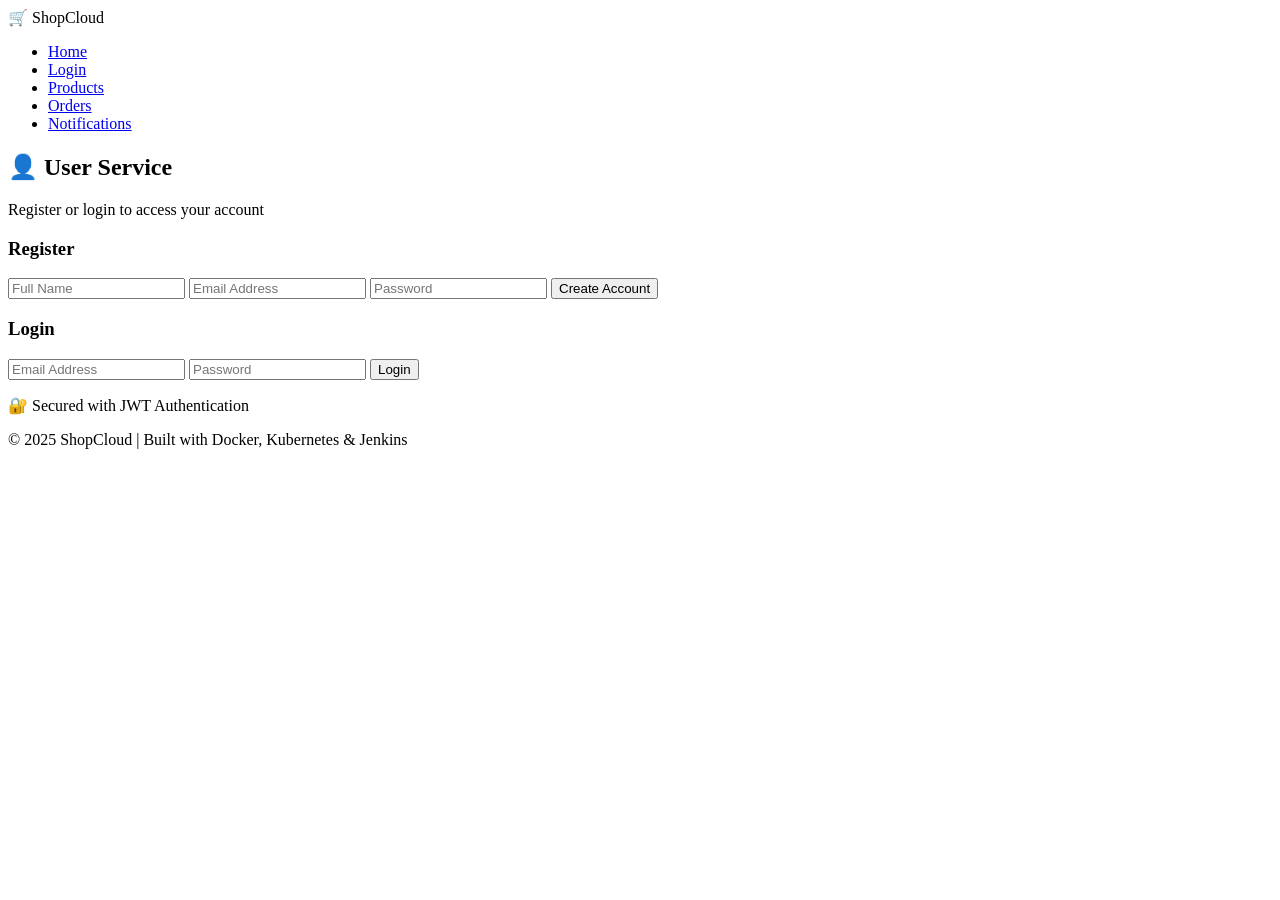
==== src/frontend/user.html @ b4040cc4 "Add all project files" ====
<!DOCTYPE html>
<html lang="en">
<head>
    <meta charset="UTF-8">
    <meta name="viewport" content="width=device-width, initial-scale=1.0">
    <title>ShopCloud - User Service</title>
    <link rel="stylesheet" href="style.css">
</head>
<body>
    <nav>
        <div class="logo">🛒 ShopCloud</div>
        <ul>
            <li><a href="index.html">Home</a></li>
            <li><a href="user.html">Login</a></li>
            <li><a href="products.html">Products</a></li>
            <li><a href="orders.html">Orders</a></li>
            <li><a href="notifications.html">Notifications</a></li>
        </ul>
    </nav>

    <div class="page-title">
        <h2>👤 User Service</h2>
        <p>Register or login to access your account</p>
    </div>

    <div class="form-container">
        <div class="form-box">
            <h3>Register</h3>
            <input type="text" placeholder="Full Name" />
            <input type="email" placeholder="Email Address" />
            <input type="password" placeholder="Password" />
            <button class="btn">Create Account</button>
        </div>

        <div class="form-box">
            <h3>Login</h3>
            <input type="email" placeholder="Email Address" />
            <input type="password" placeholder="Password" />
            <button class="btn">Login</button>
            <p class="note">🔐 Secured with JWT Authentication</p>
        </div>
    </div>

    <footer>
        <p>© 2025 ShopCloud | Built with Docker, Kubernetes & Jenkins</p>
    </footer>
</body>
</html>
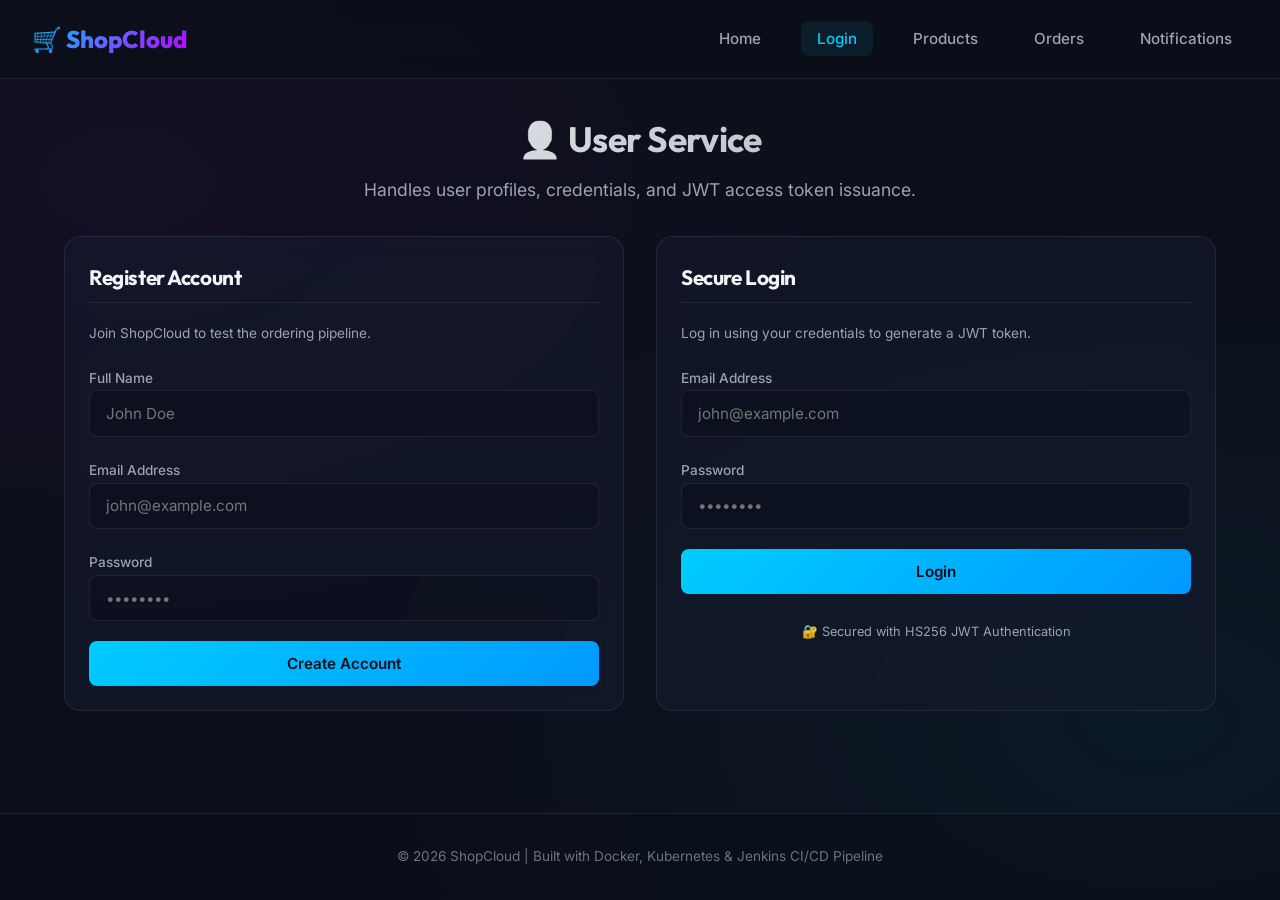
==== commit a71670d6: "Structure of website ready." ====
--- a/src/frontend/user.html
+++ b/src/frontend/user.html
@@ -3,7 +3,7 @@
 <head>
     <meta charset="UTF-8">
     <meta name="viewport" content="width=device-width, initial-scale=1.0">
-    <title>ShopCloud - User Service</title>
+    <title>ShopCloud - User Authentication</title>
     <link rel="stylesheet" href="style.css">
 </head>
 <body>
@@ -18,31 +18,202 @@
         </ul>
     </nav>
 
-    <div class="page-title">
-        <h2>👤 User Service</h2>
-        <p>Register or login to access your account</p>
-    </div>
-
-    <div class="form-container">
-        <div class="form-box">
-            <h3>Register</h3>
-            <input type="text" placeholder="Full Name" />
-            <input type="email" placeholder="Email Address" />
-            <input type="password" placeholder="Password" />
-            <button class="btn">Create Account</button>
+    <div class="container">
+        <div class="page-title">
+            <h2>👤 User Service</h2>
+            <p>Handles user profiles, credentials, and JWT access token issuance.</p>
         </div>
 
-        <div class="form-box">
-            <h3>Login</h3>
-            <input type="email" placeholder="Email Address" />
-            <input type="password" placeholder="Password" />
-            <button class="btn">Login</button>
-            <p class="note">🔐 Secured with JWT Authentication</p>
+        <!-- AUTH FORMS (Shown when logged out) -->
+        <div id="auth-section" class="grid-2">
+            <!-- Register Card -->
+            <div class="card blue-glow">
+                <form id="register-form" class="form-box">
+                    <h3>Register Account</h3>
+                    <p style="color: var(--text-secondary); font-size: 0.85rem; margin-top: -0.5rem;">Join ShopCloud to test the ordering pipeline.</p>
+                    
+                    <div>
+                        <label for="reg-name">Full Name</label>
+                        <input type="text" id="reg-name" placeholder="John Doe" required />
+                    </div>
+                    <div>
+                        <label for="reg-email">Email Address</label>
+                        <input type="email" id="reg-email" placeholder="john@example.com" required />
+                    </div>
+                    <div>
+                        <label for="reg-password">Password</label>
+                        <input type="password" id="reg-password" placeholder="••••••••" required />
+                    </div>
+                    <button type="submit" class="btn">Create Account</button>
+                </form>
+            </div>
+
+            <!-- Login Card -->
+            <div class="card purple-glow">
+                <form id="login-form" class="form-box">
+                    <h3>Secure Login</h3>
+                    <p style="color: var(--text-secondary); font-size: 0.85rem; margin-top: -0.5rem;">Log in using your credentials to generate a JWT token.</p>
+                    
+                    <div>
+                        <label for="login-email">Email Address</label>
+                        <input type="email" id="login-email" placeholder="john@example.com" required />
+                    </div>
+                    <div>
+                        <label for="login-password">Password</label>
+                        <input type="password" id="login-password" placeholder="••••••••" required />
+                    </div>
+                    <button type="submit" class="btn">Login</button>
+                    <p class="note" style="font-size: 0.8rem; color: var(--text-secondary); text-align: center; margin-top: 0.5rem;">🔐 Secured with HS256 JWT Authentication</p>
+                </form>
+            </div>
+        </div>
+
+        <!-- PROFILE AND JWT PANEL (Shown when logged in) -->
+        <div id="profile-section" class="grid-2" style="display: none;">
+            <!-- Profile Info Card -->
+            <div class="card emerald-glow" style="display: flex; flex-direction: column; justify-content: space-between;">
+                <div>
+                    <h3 style="border-bottom: 1px solid var(--border-color); padding-bottom: 0.5rem; margin-bottom: 1.5rem; display: flex; align-items: center; gap: 0.5rem;">
+                        <span>👤 Authorized Profile</span>
+                    </h3>
+                    <div style="display: flex; flex-direction: column; gap: 1rem; margin-bottom: 2rem;">
+                        <div>
+                            <span style="font-size: 0.8rem; color: var(--text-muted); text-transform: uppercase;">Full Name</span>
+                            <div id="profile-name" style="font-size: 1.15rem; font-weight: 600;">Loading...</div>
+                        </div>
+                        <div>
+                            <span style="font-size: 0.8rem; color: var(--text-muted); text-transform: uppercase;">Email Address</span>
+                            <div id="profile-email" style="font-size: 1.1rem; color: var(--text-secondary);">Loading...</div>
+                        </div>
+                        <div>
+                            <span style="font-size: 0.8rem; color: var(--text-muted); text-transform: uppercase;">System Role</span>
+                            <div style="margin-top: 0.25rem;"><span class="badge badge-blue" id="profile-role">Customer</span></div>
+                        </div>
+                        <div>
+                            <span style="font-size: 0.8rem; color: var(--text-muted); text-transform: uppercase;">Session Status</span>
+                            <div style="margin-top: 0.25rem;"><span class="badge badge-green">Authorized</span></div>
+                        </div>
+                    </div>
+                </div>
+                <button onclick="UserService.logout()" class="btn btn-danger" style="width: 100%;">Sign Out Session</button>
+            </div>
+
+            <!-- JWT Inspector Card -->
+            <div class="card purple-glow">
+                <h3>JWT Token Inspector</h3>
+                <p style="color: var(--text-secondary); font-size: 0.85rem; margin-bottom: 1rem;">This is the raw cryptographically signed token returned by the User Service auth endpoint. It is sent as a Bearer token in the <code>Authorization</code> header for client requests.</p>
+                
+                <div class="jwt-container">
+                    <span style="font-size: 0.8rem; color: var(--text-muted); font-weight: 600; text-transform: uppercase;">Encoded Token (Header.Payload.Signature)</span>
+                    <div id="jwt-raw-display" class="jwt-raw">
+                        <!-- Filled by JS -->
+                    </div>
+                    
+                    <span style="font-size: 0.8rem; color: var(--text-muted); font-weight: 600; text-transform: uppercase; margin-top: 0.5rem;">Decoded Payload Details</span>
+                    <div class="jwt-decoded-grid">
+                        <div class="jwt-block">
+                            <h4 class="header-title">Header</h4>
+                            <pre id="jwt-header-display">{ ... }</pre>
+                        </div>
+                        
+                        <div class="jwt-block">
+                            <h4 class="payload-title">Payload (Claims)</h4>
+                            <pre id="jwt-payload-display">{ ... }</pre>
+                        </div>
+
+                        <div class="jwt-block">
+                            <h4 class="signature-title">Signature Validation</h4>
+                            <pre id="jwt-sig-display" style="color: var(--accent-emerald);">HMACSHA256(base64Url(header) + "." + base64Url(payload), secret_key) ✔️ Verified</pre>
+                        </div>
+                    </div>
+                </div>
+            </div>
         </div>
     </div>
 
     <footer>
-        <p>© 2025 ShopCloud | Built with Docker, Kubernetes & Jenkins</p>
+        <p>© 2026 ShopCloud | Built with Docker, Kubernetes & Jenkins CI/CD Pipeline</p>
     </footer>
+
+    <script src="app.js"></script>
+    <script>
+        document.addEventListener("DOMContentLoaded", () => {
+            const registerForm = document.getElementById("register-form");
+            const loginForm = document.getElementById("login-form");
+            
+            // Handle Registration
+            if (registerForm) {
+                registerForm.addEventListener("submit", (e) => {
+                    e.preventDefault();
+                    const name = document.getElementById("reg-name").value;
+                    const email = document.getElementById("reg-email").value;
+                    const password = document.getElementById("reg-password").value;
+                    
+                    const res = UserService.register(name, email, password);
+                    if (res.success) {
+                        NotificationService.pushLocalToast("Registered", res.message, "success");
+                        registerForm.reset();
+                    } else {
+                        NotificationService.pushLocalToast("Error", res.message, "error");
+                    }
+                });
+            }
+
+            // Handle Login
+            if (loginForm) {
+                loginForm.addEventListener("submit", (e) => {
+                    e.preventDefault();
+                    const email = document.getElementById("login-email").value;
+                    const password = document.getElementById("login-password").value;
+                    
+                    const res = UserService.login(email, password);
+                    if (res.success) {
+                        renderProfilePage();
+                        updateNavProfile();
+                    } else {
+                        NotificationService.pushLocalToast("Login Failed", res.message, "error");
+                    }
+                });
+            }
+
+            // Check session
+            renderProfilePage();
+        });
+
+        function renderProfilePage() {
+            const user = UserService.getCurrentUser();
+            const token = UserService.getToken();
+            const authSection = document.getElementById("auth-section");
+            const profileSection = document.getElementById("profile-section");
+
+            if (user && token) {
+                // Show profile, hide forms
+                authSection.style.display = "none";
+                profileSection.style.display = "grid";
+
+                // Set values
+                document.getElementById("profile-name").textContent = user.name;
+                document.getElementById("profile-email").textContent = user.email;
+                document.getElementById("profile-role").textContent = user.role.toUpperCase();
+
+                // Decode token and set details
+                const decoded = UserService.decodeMockJWT(token);
+                if (decoded) {
+                    const rawParts = token.split('.');
+                    
+                    // Render raw with HTML color spans
+                    document.getElementById("jwt-raw-display").innerHTML = `
+                        <span class="jwt-part-header">${rawParts[0]}</span>.<span class="jwt-part-payload">${rawParts[1]}</span>.<span class="jwt-part-signature">${rawParts[2]}</span>
+                    `;
+
+                    document.getElementById("jwt-header-display").textContent = JSON.stringify(decoded.header, null, 2);
+                    document.getElementById("jwt-payload-display").textContent = JSON.stringify(decoded.payload, null, 2);
+                }
+            } else {
+                authSection.style.display = "grid";
+                profileSection.style.display = "none";
+            }
+        }
+    </script>
 </body>
 </html>
--- a/src/frontend/style.css
+++ b/src/frontend/style.css
@@ -0,0 +1,1184 @@
+@import url('https://fonts.googleapis.com/css2?family=Inter:wght@300;400;500;600;700&family=Outfit:wght@400;500;600;700;800&display=swap');
+
+:root {
+    --bg-dark: #0b0f19;
+    --card-bg: rgba(20, 28, 48, 0.6);
+    --card-bg-hover: rgba(28, 38, 64, 0.85);
+    --border-color: rgba(255, 255, 255, 0.08);
+    --border-color-glow: rgba(0, 204, 255, 0.4);
+    
+    --text-primary: #f3f4f6;
+    --text-secondary: #9ca3af;
+    --text-muted: #6b7280;
+    
+    --accent-blue: #00ccff;
+    --accent-purple: #bd00ff;
+    --accent-emerald: #10b981;
+    --accent-rose: #f43f5e;
+    --accent-amber: #f59e0b;
+    
+    --glow-blue: 0 0 20px rgba(0, 204, 255, 0.25);
+    --glow-purple: 0 0 20px rgba(189, 0, 255, 0.25);
+    --glow-emerald: 0 0 20px rgba(16, 185, 129, 0.25);
+    
+    --font-heading: 'Outfit', sans-serif;
+    --font-body: 'Inter', sans-serif;
+    
+    --transition: all 0.3s cubic-bezier(0.4, 0, 0.2, 1);
+}
+
+* {
+    margin: 0;
+    padding: 0;
+    box-sizing: border-box;
+}
+
+body {
+    background-color: var(--bg-dark);
+    background-image: 
+        radial-gradient(at 10% 20%, rgba(189, 0, 255, 0.05) 0px, transparent 50%),
+        radial-gradient(at 90% 80%, rgba(0, 204, 255, 0.05) 0px, transparent 50%);
+    background-attachment: fixed;
+    color: var(--text-primary);
+    font-family: var(--font-body);
+    line-height: 1.6;
+    min-height: 100vh;
+    display: flex;
+    flex-direction: column;
+    overflow-x: hidden;
+}
+
+/* Scrollbar Styles */
+::-webkit-scrollbar {
+    width: 8px;
+    height: 8px;
+}
+::-webkit-scrollbar-track {
+    background: var(--bg-dark);
+}
+::-webkit-scrollbar-thumb {
+    background: rgba(255, 255, 255, 0.1);
+    border-radius: 4px;
+}
+::-webkit-scrollbar-thumb:hover {
+    background: var(--accent-blue);
+}
+
+/* Typography */
+h1, h2, h3, h4, h5, h6 {
+    font-family: var(--font-heading);
+    font-weight: 700;
+    letter-spacing: -0.02em;
+}
+
+a {
+    color: inherit;
+    text-decoration: none;
+}
+
+/* Header & Nav */
+nav {
+    display: flex;
+    justify-content: space-between;
+    align-items: center;
+    padding: 1.25rem 2rem;
+    background: rgba(11, 15, 25, 0.75);
+    backdrop-filter: blur(12px);
+    border-bottom: 1px solid var(--border-color);
+    position: sticky;
+    top: 0;
+    z-index: 100;
+}
+
+nav .logo {
+    font-size: 1.5rem;
+    font-weight: 800;
+    font-family: var(--font-heading);
+    background: linear-gradient(135deg, var(--accent-blue) 0%, var(--accent-purple) 100%);
+    -webkit-background-clip: text;
+    -webkit-text-fill-color: transparent;
+    display: flex;
+    align-items: center;
+    gap: 0.5rem;
+}
+
+nav ul {
+    display: flex;
+    list-style: none;
+    gap: 1.5rem;
+    align-items: center;
+}
+
+nav ul li a {
+    font-size: 0.95rem;
+    font-weight: 500;
+    color: var(--text-secondary);
+    padding: 0.5rem 1rem;
+    border-radius: 8px;
+    transition: var(--transition);
+}
+
+nav ul li a:hover, nav ul li a.active {
+    color: var(--accent-blue);
+    background: rgba(0, 204, 255, 0.08);
+}
+
+/* User Badge in Nav */
+.user-nav-profile {
+    display: flex;
+    align-items: center;
+    gap: 0.75rem;
+    font-size: 0.9rem;
+    padding: 0.4rem 0.8rem;
+    border-radius: 20px;
+    background: rgba(255, 255, 255, 0.05);
+    border: 1px solid var(--border-color);
+}
+
+.user-nav-avatar {
+    width: 24px;
+    height: 24px;
+    border-radius: 50%;
+    background: linear-gradient(135deg, var(--accent-blue), var(--accent-purple));
+    display: flex;
+    align-items: center;
+    justify-content: center;
+    font-size: 0.75rem;
+    font-weight: bold;
+    color: white;
+}
+
+/* Container */
+.container {
+    max-width: 1200px;
+    margin: 2rem auto;
+    padding: 0 1.5rem;
+    flex: 1;
+    width: 100%;
+}
+
+/* Header & Intro */
+.page-title {
+    margin-bottom: 2rem;
+    text-align: center;
+}
+
+.page-title h2 {
+    font-size: 2.2rem;
+    margin-bottom: 0.5rem;
+    background: linear-gradient(135deg, #ffffff 0%, var(--text-secondary) 100%);
+    -webkit-background-clip: text;
+    -webkit-text-fill-color: transparent;
+}
+
+.page-title p {
+    color: var(--text-secondary);
+    font-size: 1.1rem;
+}
+
+/* Grid Layouts */
+.grid-2 {
+    display: grid;
+    grid-template-columns: repeat(auto-fit, minmax(300px, 1fr));
+    gap: 2rem;
+}
+
+.grid-3 {
+    display: grid;
+    grid-template-columns: repeat(auto-fit, minmax(280px, 1fr));
+    gap: 1.5rem;
+}
+
+.grid-4 {
+    display: grid;
+    grid-template-columns: repeat(auto-fit, minmax(220px, 1fr));
+    gap: 1.5rem;
+}
+
+/* Glass Cards */
+.card {
+    background: var(--card-bg);
+    border: 1px solid var(--border-color);
+    border-radius: 16px;
+    padding: 1.5rem;
+    backdrop-filter: blur(12px);
+    transition: var(--transition);
+    position: relative;
+    overflow: hidden;
+}
+
+.card::before {
+    content: '';
+    position: absolute;
+    top: 0;
+    left: 0;
+    width: 100%;
+    height: 4px;
+    background: linear-gradient(90deg, transparent, transparent);
+    transition: var(--transition);
+}
+
+.card:hover {
+    transform: translateY(-5px);
+    background: var(--card-bg-hover);
+    border-color: rgba(255, 255, 255, 0.15);
+    box-shadow: 0 10px 25px -5px rgba(0, 0, 0, 0.3);
+}
+
+.card.blue-glow:hover {
+    box-shadow: var(--glow-blue);
+    border-color: var(--border-color-glow);
+}
+
+.card.blue-glow:hover::before {
+    background: linear-gradient(90deg, var(--accent-blue), var(--accent-purple));
+}
+
+.card.purple-glow:hover {
+    box-shadow: var(--glow-purple);
+    border-color: rgba(189, 0, 255, 0.4);
+}
+
+.card.purple-glow:hover::before {
+    background: linear-gradient(90deg, var(--accent-purple), var(--accent-rose));
+}
+
+.card.emerald-glow:hover {
+    box-shadow: var(--glow-emerald);
+    border-color: rgba(16, 185, 129, 0.4);
+}
+
+.card.emerald-glow:hover::before {
+    background: linear-gradient(90deg, var(--accent-emerald), var(--accent-blue));
+}
+
+/* Forms */
+.form-box {
+    display: flex;
+    flex-direction: column;
+    gap: 1.25rem;
+}
+
+.form-box h3 {
+    font-size: 1.3rem;
+    margin-bottom: 0.5rem;
+    border-bottom: 1px solid var(--border-color);
+    padding-bottom: 0.5rem;
+}
+
+input, select, textarea {
+    width: 100%;
+    background: rgba(0, 0, 0, 0.2);
+    border: 1px solid var(--border-color);
+    padding: 0.8rem 1rem;
+    border-radius: 8px;
+    color: var(--text-primary);
+    font-family: var(--font-body);
+    font-size: 0.95rem;
+    transition: var(--transition);
+}
+
+input:focus, select:focus, textarea:focus {
+    outline: none;
+    border-color: var(--accent-blue);
+    box-shadow: 0 0 0 2px rgba(0, 204, 255, 0.15);
+    background: rgba(0, 0, 0, 0.35);
+}
+
+label {
+    font-size: 0.85rem;
+    color: var(--text-secondary);
+    font-weight: 500;
+    margin-bottom: -0.8rem;
+}
+
+/* Buttons */
+.btn {
+    display: inline-flex;
+    align-items: center;
+    justify-content: center;
+    gap: 0.5rem;
+    background: linear-gradient(135deg, var(--accent-blue) 0%, #0099ff 100%);
+    color: #0b0f19;
+    font-weight: 600;
+    border: none;
+    padding: 0.8rem 1.5rem;
+    border-radius: 8px;
+    cursor: pointer;
+    font-family: var(--font-body);
+    font-size: 0.95rem;
+    transition: var(--transition);
+}
+
+.btn:hover {
+    transform: translateY(-2px);
+    box-shadow: 0 4px 15px rgba(0, 204, 255, 0.4);
+    filter: brightness(1.1);
+}
+
+.btn:active {
+    transform: translateY(0);
+}
+
+.btn-secondary {
+    background: rgba(255, 255, 255, 0.08);
+    color: var(--text-primary);
+    border: 1px solid var(--border-color);
+}
+
+.btn-secondary:hover {
+    background: rgba(255, 255, 255, 0.15);
+    box-shadow: none;
+    border-color: rgba(255, 255, 255, 0.25);
+}
+
+.btn-danger {
+    background: linear-gradient(135deg, var(--accent-rose) 0%, #d91b42 100%);
+    color: white;
+}
+
+.btn-danger:hover {
+    box-shadow: 0 4px 15px rgba(244, 63, 94, 0.4);
+}
+
+.btn-small {
+    padding: 0.4rem 0.8rem;
+    font-size: 0.85rem;
+    border-radius: 6px;
+}
+
+/* Status Badges */
+.badge {
+    display: inline-flex;
+    align-items: center;
+    padding: 0.25rem 0.6rem;
+    border-radius: 12px;
+    font-size: 0.75rem;
+    font-weight: 600;
+    text-transform: uppercase;
+}
+
+.badge-green {
+    background: rgba(16, 185, 129, 0.15);
+    color: var(--accent-emerald);
+    border: 1px solid rgba(16, 185, 129, 0.3);
+}
+
+.badge-blue {
+    background: rgba(0, 204, 255, 0.15);
+    color: var(--accent-blue);
+    border: 1px solid rgba(0, 204, 255, 0.3);
+}
+
+.badge-amber {
+    background: rgba(245, 158, 11, 0.15);
+    color: var(--accent-amber);
+    border: 1px solid rgba(245, 158, 11, 0.3);
+}
+
+.badge-red {
+    background: rgba(244, 63, 94, 0.15);
+    color: var(--accent-rose);
+    border: 1px solid rgba(244, 63, 94, 0.3);
+}
+
+/* Service Health / System Status Widget (index.html) */
+.system-status-grid {
+    display: grid;
+    grid-template-columns: repeat(auto-fit, minmax(220px, 1fr));
+    gap: 1.5rem;
+    margin-bottom: 3rem;
+}
+
+.service-status-card {
+    background: var(--card-bg);
+    border: 1px solid var(--border-color);
+    border-radius: 14px;
+    padding: 1.25rem;
+    display: flex;
+    flex-direction: column;
+    gap: 0.75rem;
+}
+
+.service-status-header {
+    display: flex;
+    justify-content: space-between;
+    align-items: center;
+}
+
+.service-name {
+    font-weight: 600;
+    font-size: 1rem;
+}
+
+.ping-indicator {
+    width: 8px;
+    height: 8px;
+    border-radius: 50%;
+    background-color: var(--accent-emerald);
+    box-shadow: 0 0 10px var(--accent-emerald);
+    animation: pulse 1.8s infinite;
+}
+
+.ping-indicator.degraded {
+    background-color: var(--accent-amber);
+    box-shadow: 0 0 10px var(--accent-amber);
+}
+
+.ping-indicator.down {
+    background-color: var(--accent-rose);
+    box-shadow: 0 0 10px var(--accent-rose);
+}
+
+.service-stats {
+    display: flex;
+    justify-content: space-between;
+    font-size: 0.8rem;
+    color: var(--text-secondary);
+}
+
+/* Hero Section */
+.hero {
+    text-align: center;
+    padding: 5rem 1.5rem;
+    max-width: 800px;
+    margin: 0 auto;
+}
+
+.hero h1 {
+    font-size: 3.8rem;
+    line-height: 1.1;
+    margin-bottom: 1.5rem;
+    background: linear-gradient(135deg, #ffffff 30%, var(--accent-blue) 70%, var(--accent-purple) 100%);
+    -webkit-background-clip: text;
+    -webkit-text-fill-color: transparent;
+}
+
+.hero p {
+    font-size: 1.25rem;
+    color: var(--text-secondary);
+    margin-bottom: 2.5rem;
+}
+
+/* JWT Inspector Widget (user.html) */
+.jwt-container {
+    display: flex;
+    flex-direction: column;
+    gap: 1rem;
+    margin-top: 1rem;
+}
+
+.jwt-raw {
+    background: rgba(0, 0, 0, 0.4);
+    font-family: monospace;
+    font-size: 0.85rem;
+    padding: 1rem;
+    border-radius: 8px;
+    border: 1px solid var(--border-color);
+    word-break: break-all;
+    user-select: all;
+    color: var(--accent-purple);
+}
+
+.jwt-part-header { color: #fb7185; }
+.jwt-part-payload { color: #38bdf8; }
+.jwt-part-signature { color: #34d399; }
+
+.jwt-decoded-grid {
+    display: grid;
+    grid-template-columns: 1fr;
+    gap: 1rem;
+    margin-top: 0.5rem;
+}
+
+.jwt-block {
+    background: rgba(0, 0, 0, 0.2);
+    border: 1px solid var(--border-color);
+    border-radius: 8px;
+    padding: 0.75rem 1rem;
+}
+
+.jwt-block h4 {
+    font-size: 0.85rem;
+    margin-bottom: 0.4rem;
+    text-transform: uppercase;
+    letter-spacing: 0.05em;
+}
+
+.jwt-block h4.header-title { color: #fb7185; }
+.jwt-block h4.payload-title { color: #38bdf8; }
+.jwt-block h4.signature-title { color: #34d399; }
+
+.jwt-block pre {
+    font-family: monospace;
+    font-size: 0.8rem;
+    overflow-x: auto;
+    color: var(--text-secondary);
+}
+
+/* Search and Filters (products.html) */
+.filter-bar {
+    display: flex;
+    flex-wrap: wrap;
+    gap: 1rem;
+    margin-bottom: 2rem;
+    align-items: center;
+    background: var(--card-bg);
+    border: 1px solid var(--border-color);
+    padding: 1rem 1.5rem;
+    border-radius: 12px;
+}
+
+.search-wrapper {
+    flex: 1;
+    min-width: 250px;
+    position: relative;
+}
+
+.search-wrapper input {
+    padding-left: 2.5rem;
+}
+
+.search-icon {
+    position: absolute;
+    left: 1rem;
+    top: 50%;
+    transform: translateY(-50%);
+    color: var(--text-muted);
+}
+
+.filter-group {
+    display: flex;
+    gap: 0.75rem;
+}
+
+.filter-group select {
+    width: auto;
+    min-width: 150px;
+}
+
+/* Product Cards Grid */
+.product-card {
+    display: flex;
+    flex-direction: column;
+    height: 100%;
+}
+
+.product-image {
+    height: 180px;
+    background: linear-gradient(135deg, rgba(0, 204, 255, 0.1) 0%, rgba(189, 0, 255, 0.1) 100%);
+    border-radius: 8px;
+    margin-bottom: 1rem;
+    display: flex;
+    align-items: center;
+    justify-content: center;
+    font-size: 3rem;
+    border: 1px solid rgba(255, 255, 255, 0.03);
+}
+
+.product-price-row {
+    display: flex;
+    justify-content: space-between;
+    align-items: center;
+    margin-top: auto;
+    padding-top: 1rem;
+}
+
+.product-price {
+    font-size: 1.25rem;
+    font-weight: 700;
+    color: var(--accent-blue);
+    font-family: var(--font-heading);
+}
+
+.product-inventory {
+    font-size: 0.8rem;
+    color: var(--text-secondary);
+}
+
+/* Modals */
+.modal-backdrop {
+    position: fixed;
+    top: 0;
+    left: 0;
+    right: 0;
+    bottom: 0;
+    background: rgba(7, 10, 18, 0.85);
+    backdrop-filter: blur(8px);
+    display: flex;
+    align-items: center;
+    justify-content: center;
+    z-index: 1000;
+    opacity: 0;
+    pointer-events: none;
+    transition: var(--transition);
+}
+
+.modal-backdrop.active {
+    opacity: 1;
+    pointer-events: auto;
+}
+
+.modal {
+    background: #0f172a;
+    border: 1px solid var(--border-color);
+    width: 90%;
+    max-width: 500px;
+    border-radius: 16px;
+    box-shadow: 0 25px 50px -12px rgba(0, 0, 0, 0.5);
+    transform: scale(0.9);
+    transition: var(--transition);
+    overflow: hidden;
+}
+
+.modal-backdrop.active .modal {
+    transform: scale(1);
+}
+
+.modal-header {
+    padding: 1.25rem 1.5rem;
+    border-bottom: 1px solid var(--border-color);
+    display: flex;
+    justify-content: space-between;
+    align-items: center;
+}
+
+.modal-body {
+    padding: 1.5rem;
+}
+
+.modal-footer {
+    padding: 1.25rem 1.5rem;
+    border-top: 1px solid var(--border-color);
+    display: flex;
+    justify-content: flex-end;
+    gap: 0.75rem;
+}
+
+.close-btn {
+    background: none;
+    border: none;
+    font-size: 1.5rem;
+    color: var(--text-secondary);
+    cursor: pointer;
+    transition: var(--transition);
+}
+
+.close-btn:hover {
+    color: var(--text-primary);
+}
+
+/* Orders Dashboard (orders.html) */
+.checkout-grid {
+    display: grid;
+    grid-template-columns: 1.5fr 1fr;
+    gap: 2rem;
+}
+
+@media (max-width: 768px) {
+    .checkout-grid {
+        grid-template-columns: 1fr;
+    }
+}
+
+.cart-item {
+    display: flex;
+    justify-content: space-between;
+    align-items: center;
+    padding: 1rem 0;
+    border-bottom: 1px solid var(--border-color);
+}
+
+.cart-item:last-child {
+    border-bottom: none;
+}
+
+.cart-item-details h4 {
+    font-size: 0.95rem;
+    font-weight: 600;
+}
+
+.cart-item-details p {
+    font-size: 0.8rem;
+    color: var(--text-secondary);
+}
+
+.cart-item-controls {
+    display: flex;
+    align-items: center;
+    gap: 0.75rem;
+}
+
+.cart-qty {
+    font-size: 0.9rem;
+    width: 20px;
+    text-align: center;
+}
+
+.cart-item-price {
+    font-weight: 600;
+    min-width: 60px;
+    text-align: right;
+    font-size: 0.95rem;
+}
+
+.cart-summary-row {
+    display: flex;
+    justify-content: space-between;
+    font-size: 0.95rem;
+    margin-bottom: 0.5rem;
+    color: var(--text-secondary);
+}
+
+.cart-summary-total {
+    display: flex;
+    justify-content: space-between;
+    font-size: 1.25rem;
+    font-weight: 700;
+    margin-top: 1rem;
+    padding-top: 1rem;
+    border-top: 1px solid var(--border-color);
+    color: var(--accent-blue);
+    font-family: var(--font-heading);
+}
+
+/* Order Saga Visualizer Flow */
+.saga-visualizer {
+    background: rgba(0, 0, 0, 0.3);
+    border: 1px solid var(--border-color);
+    border-radius: 12px;
+    padding: 1.5rem;
+    margin-top: 1.5rem;
+}
+
+.saga-title {
+    font-size: 1rem;
+    margin-bottom: 1rem;
+    display: flex;
+    align-items: center;
+    gap: 0.5rem;
+    font-weight: 600;
+    color: var(--text-primary);
+}
+
+.saga-steps {
+    display: flex;
+    flex-direction: column;
+    gap: 1rem;
+    position: relative;
+}
+
+.saga-steps::before {
+    content: '';
+    position: absolute;
+    left: 14px;
+    top: 10px;
+    bottom: 10px;
+    width: 2px;
+    background: var(--border-color);
+    z-index: 1;
+}
+
+.saga-step {
+    display: flex;
+    gap: 1rem;
+    align-items: flex-start;
+    position: relative;
+    z-index: 2;
+    opacity: 0.4;
+    transition: var(--transition);
+}
+
+.saga-step.active {
+    opacity: 1;
+}
+
+.saga-step.completed {
+    opacity: 1;
+}
+
+.saga-step-icon {
+    width: 30px;
+    height: 30px;
+    border-radius: 50%;
+    background: #1e293b;
+    border: 2px solid var(--border-color);
+    display: flex;
+    align-items: center;
+    justify-content: center;
+    font-size: 0.85rem;
+    transition: var(--transition);
+    color: var(--text-muted);
+}
+
+.saga-step.active .saga-step-icon {
+    border-color: var(--accent-blue);
+    background: rgba(0, 204, 255, 0.1);
+    color: var(--accent-blue);
+    box-shadow: 0 0 10px rgba(0, 204, 255, 0.3);
+    animation: pulse-border 1.5s infinite;
+}
+
+.saga-step.completed .saga-step-icon {
+    border-color: var(--accent-emerald);
+    background: rgba(16, 185, 129, 0.1);
+    color: var(--accent-emerald);
+}
+
+.saga-step.failed .saga-step-icon {
+    border-color: var(--accent-rose);
+    background: rgba(244, 63, 94, 0.1);
+    color: var(--accent-rose);
+}
+
+.saga-step-content {
+    flex: 1;
+    padding-top: 2px;
+}
+
+.saga-step-title {
+    font-size: 0.9rem;
+    font-weight: 600;
+}
+
+.saga-step-desc {
+    font-size: 0.75rem;
+    color: var(--text-secondary);
+}
+
+/* Order History Table */
+.order-table-container {
+    width: 100%;
+    overflow-x: auto;
+    margin-top: 1.5rem;
+}
+
+table {
+    width: 100%;
+    border-collapse: collapse;
+    text-align: left;
+}
+
+th {
+    padding: 1rem;
+    border-bottom: 2px solid var(--border-color);
+    color: var(--text-secondary);
+    font-weight: 600;
+    font-size: 0.85rem;
+    text-transform: uppercase;
+}
+
+td {
+    padding: 1rem;
+    border-bottom: 1px solid var(--border-color);
+    font-size: 0.9rem;
+}
+
+tr:last-child td {
+    border-bottom: none;
+}
+
+tr:hover td {
+    background: rgba(255, 255, 255, 0.01);
+}
+
+/* Notifications & RabbitMQ (notifications.html) */
+.notification-item {
+    display: flex;
+    gap: 1rem;
+    padding: 1rem;
+    border-bottom: 1px solid var(--border-color);
+    animation: slide-in 0.3s ease-out;
+}
+
+.notification-item:last-child {
+    border-bottom: none;
+}
+
+.notification-icon-wrapper {
+    width: 38px;
+    height: 38px;
+    border-radius: 50%;
+    background: rgba(255, 255, 255, 0.05);
+    display: flex;
+    align-items: center;
+    justify-content: center;
+    font-size: 1.1rem;
+}
+
+.notification-content {
+    flex: 1;
+}
+
+.notification-header-row {
+    display: flex;
+    justify-content: space-between;
+    margin-bottom: 0.25rem;
+}
+
+.notification-title {
+    font-weight: 600;
+    font-size: 0.95rem;
+}
+
+.notification-time {
+    font-size: 0.75rem;
+    color: var(--text-muted);
+}
+
+.notification-body {
+    font-size: 0.85rem;
+    color: var(--text-secondary);
+}
+
+/* Toast Container */
+.toast-container {
+    position: fixed;
+    bottom: 2rem;
+    right: 2rem;
+    z-index: 10000;
+    display: flex;
+    flex-direction: column;
+    gap: 0.75rem;
+}
+
+.toast {
+    background: rgba(15, 23, 42, 0.95);
+    border: 1px solid var(--accent-blue);
+    border-left: 4px solid var(--accent-blue);
+    border-radius: 8px;
+    padding: 1rem 1.25rem;
+    min-width: 300px;
+    max-width: 400px;
+    box-shadow: 0 10px 30px rgba(0, 0, 0, 0.5);
+    display: flex;
+    gap: 0.75rem;
+    align-items: center;
+    animation: toast-slide-in 0.3s cubic-bezier(0.16, 1, 0.3, 1);
+    backdrop-filter: blur(10px);
+}
+
+.toast.success {
+    border-color: var(--accent-emerald);
+    border-left-color: var(--accent-emerald);
+}
+
+.toast.warning {
+    border-color: var(--accent-amber);
+    border-left-color: var(--accent-amber);
+}
+
+.toast-content {
+    flex: 1;
+}
+
+.toast-title {
+    font-weight: 600;
+    font-size: 0.9rem;
+    color: var(--text-primary);
+}
+
+.toast-message {
+    font-size: 0.8rem;
+    color: var(--text-secondary);
+}
+
+/* RabbitMQ Visual Simulator */
+.rabbitmq-container {
+    background: rgba(0, 0, 0, 0.3);
+    border: 1px solid var(--border-color);
+    border-radius: 12px;
+    padding: 1.5rem;
+    margin-top: 1.5rem;
+    position: relative;
+    min-height: 380px;
+}
+
+.rabbitmq-flow-title {
+    font-size: 1rem;
+    margin-bottom: 2rem;
+    font-weight: 600;
+    display: flex;
+    align-items: center;
+    gap: 0.5rem;
+}
+
+.rabbitmq-diagram {
+    display: flex;
+    justify-content: space-between;
+    align-items: flex-start;
+    position: relative;
+    padding: 1rem 0;
+    height: 280px;
+}
+
+.rabbitmq-node {
+    display: flex;
+    flex-direction: column;
+    align-items: center;
+    gap: 0.5rem;
+    z-index: 5;
+    position: relative;
+    width: 25%;
+}
+
+.node-icon {
+    width: 60px;
+    height: 60px;
+    border-radius: 12px;
+    background: #1e293b;
+    border: 1px solid var(--border-color);
+    display: flex;
+    align-items: center;
+    justify-content: center;
+    font-size: 1.8rem;
+    transition: var(--transition);
+}
+
+.rabbitmq-node.active .node-icon {
+    border-color: var(--accent-purple);
+    box-shadow: 0 0 20px rgba(189, 0, 255, 0.4);
+    background: rgba(189, 0, 255, 0.15);
+}
+
+.rabbitmq-node.queue .node-icon {
+    border-radius: 30px;
+}
+
+.rabbitmq-node.queue.active .node-icon {
+    border-color: var(--accent-blue);
+    box-shadow: var(--glow-blue);
+    background: rgba(0, 204, 255, 0.15);
+}
+
+.rabbitmq-node.consumer.active .node-icon {
+    border-color: var(--accent-emerald);
+    box-shadow: var(--glow-emerald);
+    background: rgba(16, 185, 129, 0.15);
+}
+
+.node-label {
+    font-size: 0.85rem;
+    font-weight: 600;
+    text-align: center;
+}
+
+.node-subtext {
+    font-size: 0.7rem;
+    color: var(--text-secondary);
+    text-align: center;
+}
+
+/* Connector Lines */
+.rabbitmq-lines {
+    position: absolute;
+    top: 40px;
+    left: 0;
+    right: 0;
+    height: 120px;
+    pointer-events: none;
+    z-index: 1;
+}
+
+.mq-pathway {
+    position: absolute;
+    height: 2px;
+    background: rgba(255, 255, 255, 0.05);
+    border-radius: 1px;
+}
+
+/* Simulated Message (Bubble traveling) */
+.mq-message-bubble {
+    position: absolute;
+    width: 14px;
+    height: 14px;
+    border-radius: 50%;
+    background: linear-gradient(135deg, var(--accent-blue), var(--accent-purple));
+    box-shadow: 0 0 10px var(--accent-blue);
+    top: 39px;
+    z-index: 10;
+    opacity: 0;
+}
+
+.mq-message-bubble.flow-to-exchange {
+    animation: flow-p1 1.2s cubic-bezier(0.25, 1, 0.5, 1) forwards;
+}
+
+.mq-message-bubble.flow-to-queue-user {
+    animation: flow-p2-user 1.5s cubic-bezier(0.25, 1, 0.5, 1) forwards;
+}
+
+.mq-message-bubble.flow-to-queue-order {
+    animation: flow-p2-order 1.5s cubic-bezier(0.25, 1, 0.5, 1) forwards;
+}
+
+.mq-message-bubble.flow-to-consumer-user {
+    animation: flow-p3-user 1.2s cubic-bezier(0.25, 1, 0.5, 1) forwards;
+}
+
+.mq-message-bubble.flow-to-consumer-order {
+    animation: flow-p3-order 1.2s cubic-bezier(0.25, 1, 0.5, 1) forwards;
+}
+
+/* Footer */
+footer {
+    text-align: center;
+    padding: 2rem 1.5rem;
+    border-top: 1px solid var(--border-color);
+    background: rgba(11, 15, 25, 0.5);
+    color: var(--text-muted);
+    font-size: 0.85rem;
+    margin-top: auto;
+}
+
+/* Keyframes & Animations */
+@keyframes pulse {
+    0% { transform: scale(1); opacity: 0.8; }
+    50% { transform: scale(1.2); opacity: 1; }
+    100% { transform: scale(1); opacity: 0.8; }
+}
+
+@keyframes pulse-border {
+    0% { box-shadow: 0 0 0 0 rgba(0, 204, 255, 0.4); }
+    70% { box-shadow: 0 0 0 8px rgba(0, 204, 255, 0); }
+    100% { box-shadow: 0 0 0 0 rgba(0, 204, 255, 0); }
+}
+
+@keyframes slide-in {
+    from { transform: translateY(10px); opacity: 0; }
+    to { transform: translateY(0); opacity: 1; }
+}
+
+@keyframes toast-slide-in {
+    from { transform: translateY(40px) scale(0.9); opacity: 0; }
+    to { transform: translateY(0) scale(1); opacity: 1; }
+}
+
+/* Pathway Animations */
+@keyframes flow-p1 {
+    0% { left: 12.5%; top: 40px; opacity: 0; }
+    10% { opacity: 1; }
+    100% { left: 37.5%; top: 40px; opacity: 1; }
+}
+
+@keyframes flow-p2-user {
+    0% { left: 37.5%; top: 40px; opacity: 1; }
+    100% { left: 62.5%; top: 0px; opacity: 1; }
+}
+
+@keyframes flow-p2-order {
+    0% { left: 37.5%; top: 40px; opacity: 1; }
+    100% { left: 62.5%; top: 80px; opacity: 1; }
+}
+
+@keyframes flow-p3-user {
+    0% { left: 62.5%; top: 0px; opacity: 1; }
+    90% { opacity: 1; }
+    100% { left: 87.5%; top: 0px; opacity: 0; }
+}
+
+@keyframes flow-p3-order {
+    0% { left: 62.5%; top: 80px; opacity: 1; }
+    90% { opacity: 1; }
+    100% { left: 87.5%; top: 80px; opacity: 0; }
+}
